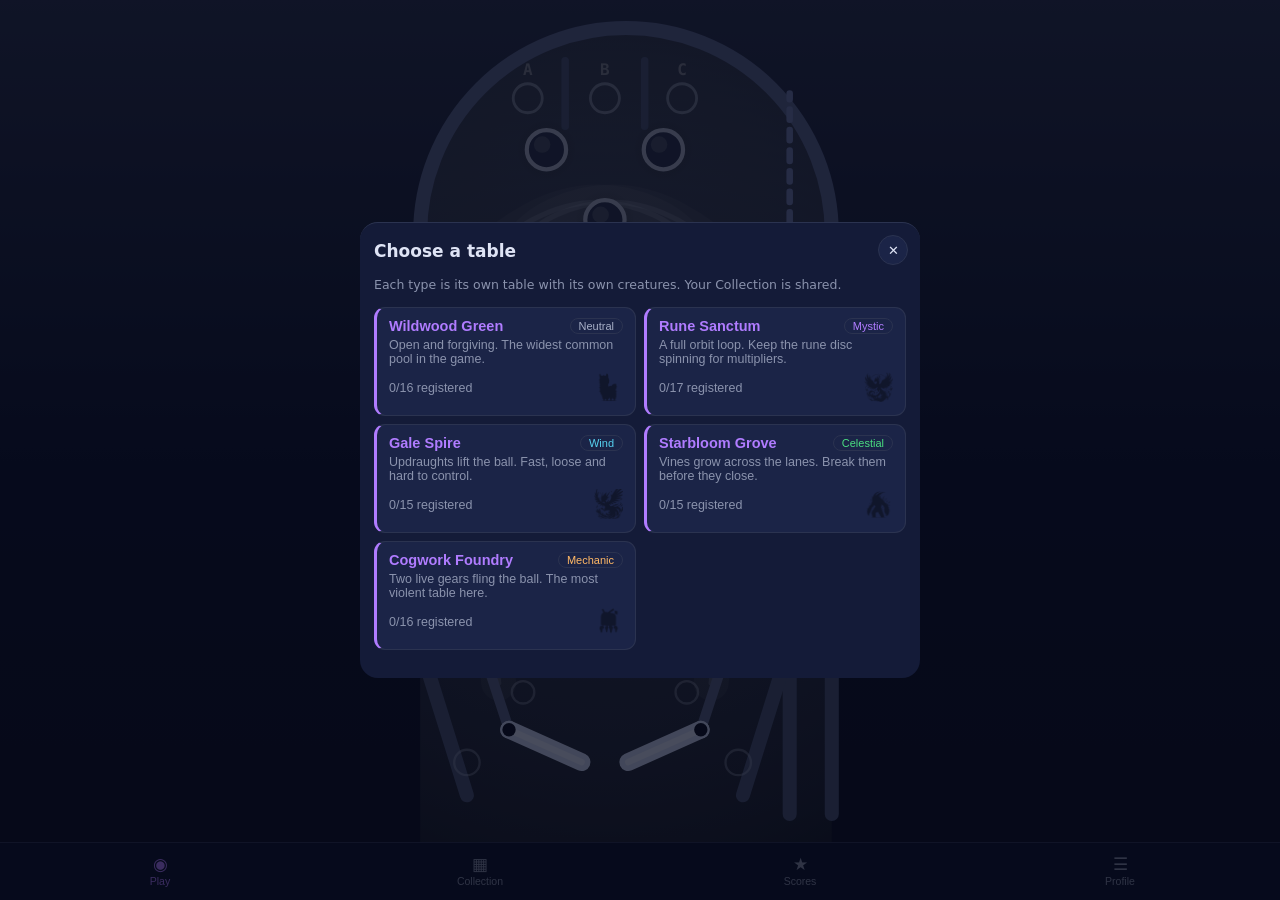
==== index.html @ 3e01bc03 "Pinball Creatures: a Pokemon-Pinball-style game for the Elemental Awakening set Five pinball tables," ====
<!DOCTYPE html>
<html lang="en">
<head>
<meta charset="utf-8" />
<!-- user-scalable=no because a pinch-zoom in the middle of a ball is never
     wanted, and viewport-fit=cover so the table reaches under the notch -->
<meta name="viewport" content="width=device-width, initial-scale=1, maximum-scale=1, user-scalable=no, viewport-fit=cover" />
<meta name="theme-color" content="#0b1024" />
<meta name="description" content="A pinball table for every element. Catch, evolve and collect the Elemental Awakening creatures." />
<title>Pinball Creatures</title>

<link rel="manifest" href="manifest.webmanifest" />
<link rel="icon" href="images/Pheonyx.png" />
<link rel="apple-touch-icon" href="images/Pheonyx.png" />
<link rel="stylesheet" href="styles.css" />
</head>
<body>

<!-- ============ BOOT ============ -->
<div id="boot" class="boot">
  <div class="boot-mark"><span>◉</span></div>
  <h1>Pinball <span>Creatures</span></h1>
  <p id="boot-msg">Starting up…</p>
  <div class="boot-bar"><i></i></div>
</div>

<!-- ============ APP ============ -->
<div id="app" class="app hidden">

  <!-- ---- SCREENS ---- -->
  <main class="screens">

    <!-- TABLE -->
    <section class="screen active" id="screen-table">
      <div id="table-wrap" class="table-wrap">
        <canvas id="table" class="table"></canvas>

        <!-- HUD, laid over the table. Pointer events off so it never eats a
             flipper tap; the few things you can press turn them back on. -->
        <div id="hud" class="hud hidden">
          <div class="hud-top">
            <div class="hud-left">
              <b id="hud-score" class="score">0</b>
              <div class="hud-row">
                <span id="hud-mode" class="mode-name">—</span>
                <span id="hud-mult" class="chip mult">×1</span>
                <span id="hud-disc" class="chip disc">Disc</span>
              </div>
            </div>
            <div class="hud-right">
              <span id="hud-ball" class="muted small">Ball 1</span>
              <span id="hud-balls" class="balls">●●●</span>
              <button id="btn-modes" class="hud-btn" type="button" title="Change table">☰</button>
              <button id="btn-help" class="hud-btn" type="button" title="How to play">?</button>
            </div>
          </div>

          <div class="hud-letters">
            <div id="hud-bank" class="letters" aria-label="CATCH targets"></div>
            <div id="hud-lanes" class="letters lanes" aria-label="Top lanes"></div>
          </div>

          <div id="hud-armed" class="armed hidden"></div>

          <div id="hud-sub" class="sub-banner hidden">
            <div class="sub-top">
              <b id="hud-sub-label">—</b>
              <span id="hud-sub-time" class="mono">0:00</span>
            </div>
            <div class="sub-bar"><i id="hud-sub-bar"></i></div>
          </div>

          <div class="hud-bottom">
            <span id="hud-kb-left" class="kb" title="Left kickback">◄</span>
            <span id="hud-save" class="chip save hidden">SAVE</span>
            <span id="hud-tilt" class="chip tilt hidden">careful…</span>
            <span id="hud-kb-right" class="kb" title="Right kickback">►</span>
          </div>
        </div>

        <!-- Optional on-screen flippers, shown when the setting asks for them -->
        <div class="flip-buttons">
          <button class="flip-btn" data-flip="left" type="button" aria-label="Left flipper"></button>
          <button class="flip-btn" data-flip="right" type="button" aria-label="Right flipper"></button>
        </div>
      </div>
    </section>

    <!-- COLLECTION -->
    <section class="screen" id="screen-collection">
      <div class="screen-head"><h2>Collection</h2></div>
      <div id="collection-body" class="screen-body"></div>
    </section>

    <!-- SCORES -->
    <section class="screen" id="screen-scores">
      <div class="screen-head"><h2>Scores</h2></div>
      <div id="scores-body" class="screen-body"></div>
    </section>

    <!-- PROFILE -->
    <section class="screen" id="screen-profile">
      <div class="screen-head"><h2>Profile</h2></div>
      <div id="profile-body" class="screen-body"></div>
    </section>

  </main>

  <!-- ---- NAV ---- -->
  <nav class="nav">
    <button class="nav-btn active" data-screen="table" type="button"><span>◉</span>Play</button>
    <button class="nav-btn" data-screen="collection" type="button"><span>▦</span>Collection</button>
    <button class="nav-btn" data-screen="scores" type="button"><span>★</span>Scores</button>
    <button class="nav-btn" data-screen="profile" type="button"><span>☰</span>Profile</button>
  </nav>
</div>

<!-- ============ SHEETS ============ -->

<div id="sheet-mode" class="sheet-wrap hidden">
  <div class="sheet-backdrop" data-close="sheet-mode"></div>
  <div class="sheet">
    <button class="sheet-close" data-close="sheet-mode" type="button">✕</button>
    <h3>Choose a table</h3>
    <p class="muted small">Each type is its own table with its own creatures. Your Collection is shared.</p>
    <div id="mode-body"></div>
  </div>
</div>

<div id="sheet-species" class="sheet-wrap hidden">
  <div class="sheet-backdrop" data-close="sheet-species"></div>
  <div class="sheet">
    <button class="sheet-close" data-close="sheet-species" type="button">✕</button>
    <div id="species-body"></div>
  </div>
</div>

<!-- No backdrop close: this one costs a shift charge, so it wants a real answer -->
<div id="sheet-shift" class="sheet-wrap hidden">
  <div class="sheet-backdrop"></div>
  <div class="sheet">
    <h3>Shift table?</h3>
    <div id="shift-body"></div>
  </div>
</div>

<div id="sheet-reveal" class="sheet-wrap hidden">
  <div class="sheet-backdrop" data-close="sheet-reveal"></div>
  <div class="sheet reveal-sheet">
    <div id="reveal-body"></div>
  </div>
</div>

<div id="sheet-gameover" class="sheet-wrap hidden">
  <div class="sheet-backdrop"></div>
  <div class="sheet">
    <h3>Game over</h3>
    <div id="gameover-body"></div>
  </div>
</div>

<div id="sheet-help" class="sheet-wrap hidden">
  <div class="sheet-backdrop" data-close="sheet-help"></div>
  <div class="sheet">
    <button class="sheet-close" data-close="sheet-help" type="button">✕</button>
    <h3>How to play</h3>
    <div id="help-body"></div>
  </div>
</div>

<div id="sheet-guide" class="sheet-wrap hidden">
  <div class="sheet-backdrop" data-close="sheet-guide"></div>
  <div class="sheet">
    <button class="sheet-close" data-close="sheet-guide" type="button">✕</button>
    <h3>Full guide</h3>
    <div id="guide-body"></div>
  </div>
</div>

<div id="toasts" class="toasts"></div>

<script type="module" src="js/main.js"></script>
</body>
</html>
---- styles.css ----
/* ============================================================
   styles.css — Pinball Creatures

   Mobile-first and phone-shaped, with one width breakpoint at the end.
   The app is a fixed shell: the page itself never scrolls, only the
   inside of a screen does, because a pinball table that slides up and
   down under your thumb is unplayable.

   Palette and type colours match Search and Go, so the two games look
   like they come from the same place.
   ============================================================ */

:root {
  --bg: #0b1024;
  --panel: #141b38;
  --panel-2: #1b2447;
  --line: #2b3350;
  --ink: #dfe4f5;
  --muted: #8b93ad;
  --accent: #b07cff;
  --good: #4ade80;
  --bad: #ff6b6b;

  /* types */
  --t-neutral: #a8b0c8;
  --t-mystic: #b07cff;
  --t-wind: #56d2f0;
  --t-celestial: #4ade80;
  --t-mechanic: #ffb865;

  /* rarity */
  --r1: #9aa3bd;
  --r2: #4ade80;
  --r3: #56b6ff;
  --r4: #c084fc;
  --r5: #ffcc4d;

  --r: 14px;
  --nav-h: 58px;
  --safe-b: env(safe-area-inset-bottom, 0px);
  --safe-t: env(safe-area-inset-top, 0px);
}

* { box-sizing: border-box; -webkit-tap-highlight-color: transparent; }

html, body {
  margin: 0;
  height: 100%;
  overflow: hidden;
  overscroll-behavior: none;
  background: var(--bg);
  color: var(--ink);
  font: 15px/1.45 system-ui, -apple-system, 'Segoe UI', Roboto, sans-serif;
}

body { user-select: none; }

.hidden { display: none !important; }
.muted { color: var(--muted); }
.small { font-size: 12.5px; }
.mono { font-variant-numeric: tabular-nums; font-family: ui-monospace, Consolas, monospace; }
.empty { color: var(--muted); text-align: center; padding: 18px; font-size: 13px; }
.hint { color: var(--muted); font-size: 12.5px; margin: 8px 0; }

/* ---------------------------------------------------------------
   Boot
   --------------------------------------------------------------- */

.boot {
  position: fixed;
  inset: 0;
  z-index: 90;
  display: flex;
  flex-direction: column;
  align-items: center;
  justify-content: center;
  gap: 12px;
  background: radial-gradient(circle at 50% 34%, #1d2450, var(--bg) 70%);
  transition: opacity .35s ease;
}
.boot.gone { opacity: 0; pointer-events: none; }
.boot-mark {
  width: 88px; height: 88px; border-radius: 50%;
  display: grid; place-items: center;
  font-size: 40px; color: var(--accent);
  background: #10173a;
  border: 2px solid var(--accent);
  box-shadow: 0 0 40px rgba(176, 124, 255, .35);
  animation: bob 2.4s ease-in-out infinite;
}
@keyframes bob { 50% { transform: translateY(-8px); } }
.boot h1 { margin: 4px 0 0; font-size: 24px; letter-spacing: .5px; }
.boot h1 span { color: var(--accent); }
.boot p { margin: 0; color: var(--muted); font-size: 13px; text-align: center; padding: 0 24px; }
.boot-bar { width: 160px; height: 4px; border-radius: 4px; background: #222c52; overflow: hidden; }
.boot-bar i { display: block; width: 40%; height: 100%; background: var(--accent); animation: slide 1.3s ease-in-out infinite; }
@keyframes slide { 0% { margin-left: -40%; } 100% { margin-left: 100%; } }
.boot.failed .boot-mark { border-color: var(--bad); color: var(--bad); animation: none; }
.boot.failed .boot-bar { display: none; }
.boot-error { color: var(--bad) !important; }

@media (prefers-reduced-motion: reduce) {
  .boot-mark, .boot-bar i { animation: none; }
}

/* ---------------------------------------------------------------
   Shell
   --------------------------------------------------------------- */

.app {
  position: fixed;
  inset: 0;
  display: flex;
  flex-direction: column;
  padding-top: var(--safe-t);
}

.screens { position: relative; flex: 1; min-height: 0; }

.screen {
  position: absolute;
  inset: 0;
  display: none;
  flex-direction: column;
  min-height: 0;
}
.screen.active { display: flex; }

.screen-head {
  flex: 0 0 auto;
  padding: 10px 14px 6px;
  border-bottom: 1px solid var(--line);
}
.screen-head h2 { margin: 0; font-size: 17px; }

/* Only the inside of a screen scrolls. */
.screen-body {
  flex: 1;
  min-height: 0;
  overflow-y: auto;
  -webkit-overflow-scrolling: touch;
  padding: 12px 12px calc(18px + var(--safe-b));
}

/* ---------------------------------------------------------------
   Nav
   --------------------------------------------------------------- */

.nav {
  flex: 0 0 auto;
  height: calc(var(--nav-h) + var(--safe-b));
  padding-bottom: var(--safe-b);
  display: grid;
  grid-template-columns: repeat(4, 1fr);
  background: #0d1330;
  border-top: 1px solid var(--line);
}
.nav-btn {
  border: 0;
  background: none;
  color: var(--muted);
  font-size: 10.5px;
  display: flex;
  flex-direction: column;
  align-items: center;
  justify-content: center;
  gap: 2px;
  padding: 0;
}
.nav-btn span { font-size: 17px; line-height: 1; }
.nav-btn.active { color: var(--accent); }

/* ---------------------------------------------------------------
   Table
   --------------------------------------------------------------- */

.table-wrap { position: relative; flex: 1; min-height: 0; touch-action: none; }
.table { display: block; width: 100%; height: 100%; }

.hud {
  position: absolute;
  inset: 0;
  pointer-events: none;
  display: flex;
  flex-direction: column;
  padding: 8px 10px calc(6px);
  gap: 6px;
  font-size: 12px;
}

.hud-top { display: flex; justify-content: space-between; align-items: flex-start; gap: 8px; }
.hud-left { display: flex; flex-direction: column; gap: 2px; min-width: 0; }
.hud-right { display: flex; align-items: center; gap: 6px; }
.hud-row { display: flex; align-items: center; gap: 5px; flex-wrap: wrap; }

.score {
  font-size: 24px;
  line-height: 1;
  font-variant-numeric: tabular-nums;
  text-shadow: 0 2px 10px rgba(0, 0, 0, .7);
}
.mode-name { font-size: 12px; font-weight: 700; }
.balls { letter-spacing: 2px; color: var(--accent); font-size: 11px; }

.chip {
  background: rgba(10, 14, 34, .72);
  border: 1px solid var(--line);
  border-radius: 999px;
  padding: 1px 7px;
  font-size: 11px;
  font-weight: 700;
}
.chip.save { background: rgba(74, 222, 128, .18); border-color: var(--good); color: var(--good); }
.chip.tilt { background: rgba(255, 107, 107, .16); border-color: var(--bad); color: var(--bad); }
.chip.tilt.tilted { animation: flash .4s steps(2) infinite; }
@keyframes flash { 50% { opacity: .3; } }

.hud-btn {
  pointer-events: auto;
  width: 30px; height: 30px;
  border-radius: 50%;
  border: 1px solid var(--line);
  background: rgba(10, 14, 34, .75);
  color: var(--ink);
  font-size: 14px;
}

.hud-letters { display: flex; gap: 10px; align-items: center; }
.letters { display: flex; gap: 3px; }
.letter {
  width: 17px; height: 17px;
  display: grid; place-items: center;
  border-radius: 4px;
  border: 1px solid var(--line);
  background: rgba(10, 14, 34, .6);
  color: var(--muted);
  font-size: 10px;
  font-weight: 800;
}
.letter.on { background: var(--accent); border-color: var(--accent); color: #0b1024; }
.letters.lanes .letter { border-radius: 50%; }

.armed {
  align-self: flex-start;
  background: rgba(176, 124, 255, .2);
  border: 1px solid var(--accent);
  color: #fff;
  border-radius: 999px;
  padding: 2px 10px;
  font-size: 11px;
  font-weight: 700;
  animation: pulse 1.4s ease-in-out infinite;
}
@keyframes pulse { 50% { opacity: .55; } }

.sub-banner {
  background: rgba(10, 14, 34, .82);
  border: 1px solid var(--line);
  border-radius: 10px;
  padding: 5px 8px;
}
.sub-banner.shielded { border-color: var(--bad); }
.sub-top { display: flex; justify-content: space-between; gap: 8px; font-size: 12px; }
.sub-bar { height: 4px; border-radius: 4px; background: #222c52; margin-top: 4px; overflow: hidden; }
.sub-bar i { display: block; height: 100%; width: 0; background: var(--good); transition: width .12s linear; }

.hud-bottom { margin-top: auto; display: flex; align-items: center; justify-content: center; gap: 8px; }
.kb { color: #33405f; font-size: 15px; }
.kb.on { color: var(--good); text-shadow: 0 0 8px rgba(74, 222, 128, .6); }

/* On-screen flippers, off unless the setting turns them on */
.flip-buttons { position: absolute; inset: auto 0 0 0; height: 24%; display: none; }
body[data-flippers='buttons'] .flip-buttons { display: flex; }
.flip-btn {
  flex: 1;
  border: 0;
  background: rgba(255, 255, 255, .035);
  border-top: 1px solid rgba(255, 255, 255, .07);
}
.flip-btn:first-child { border-right: 1px solid rgba(255, 255, 255, .07); }
.flip-btn:active { background: rgba(176, 124, 255, .16); }

/* ---------------------------------------------------------------
   Cards and controls
   --------------------------------------------------------------- */

.card {
  background: var(--panel);
  border: 1px solid var(--line);
  border-radius: var(--r);
  padding: 12px;
  margin-bottom: 10px;
}
.card h4 { margin: 0 0 8px; font-size: 14px; }

.btn {
  appearance: none;
  border: 1px solid var(--line);
  background: var(--panel-2);
  color: var(--ink);
  border-radius: 10px;
  padding: 10px 14px;
  font-size: 14px;
  font-weight: 600;
}
.btn.primary { background: var(--accent); border-color: var(--accent); color: #14092b; }
.btn.ghost { background: transparent; }
.btn.danger { background: transparent; border-color: var(--bad); color: var(--bad); }
.btn.wide { width: 100%; }
.btn:active { transform: translateY(1px); }
.btn-row { display: flex; gap: 8px; margin: 8px 0; flex-wrap: wrap; }
.btn-row .btn { flex: 1; min-width: 130px; }
.file-label { display: inline-flex; align-items: center; justify-content: center; }

.mini-btn {
  border: 1px solid var(--line);
  background: var(--panel-2);
  color: var(--ink);
  border-radius: 999px;
  padding: 4px 10px;
  font-size: 12px;
}
.mini-btn.on { background: var(--accent); border-color: var(--accent); color: #14092b; }

.sel { display: flex; align-items: center; gap: 8px; margin-bottom: 10px; font-size: 13px; }
.sel > span { color: var(--muted); }
.sel select {
  flex: 1;
  background: var(--panel-2);
  color: var(--ink);
  border: 1px solid var(--line);
  border-radius: 8px;
  padding: 8px;
  font-size: 13px;
}

.opt-toggle { display: flex; gap: 10px; align-items: flex-start; padding: 7px 0; }
.opt-toggle input { width: 20px; height: 20px; accent-color: var(--accent); flex: 0 0 auto; margin-top: 1px; }
.opt-toggle span { display: flex; flex-direction: column; }
.opt-toggle b { font-size: 13.5px; font-weight: 600; }

.tag {
  display: inline-block;
  background: var(--panel-2);
  border: 1px solid var(--line);
  border-radius: 999px;
  padding: 1px 8px;
  font-size: 11px;
}
.tag.shiny { border-color: var(--r5); color: var(--r5); }
.tag.legend { border-color: var(--r5); color: var(--r5); }
.tag.best { border-color: var(--r5); color: var(--r5); }
.tag.r-1 { color: var(--r1); } .tag.r-2 { color: var(--r2); }
.tag.r-3 { color: var(--r3); } .tag.r-4 { color: var(--r4); }
.tag.r-5 { color: var(--r5); }

.t-Neutral { color: var(--t-neutral); }
.t-Mystic { color: var(--t-mystic); }
.t-Wind { color: var(--t-wind); }
.t-Celestial { color: var(--t-celestial); }
.t-Mechanic { color: var(--t-mechanic); }

.prog { height: 5px; border-radius: 5px; background: #222c52; overflow: hidden; margin: 8px 0 12px; }
.prog i { display: block; height: 100%; transition: width .3s ease; }

/* ---------------------------------------------------------------
   Collection
   --------------------------------------------------------------- */

.type-tabs {
  display: grid;
  grid-template-columns: repeat(5, 1fr);
  gap: 4px;
  margin-bottom: 10px;
}
.type-tab {
  border: 1px solid var(--line);
  background: var(--panel);
  border-radius: 9px;
  padding: 6px 2px;
  display: flex;
  flex-direction: column;
  gap: 1px;
  font-size: 10px;
}
.type-tab b { font-size: 10.5px; }
.type-tab small { color: var(--muted); font-size: 9.5px; }
.type-tab.active { background: var(--panel-2); border-color: currentColor; }

.collection-head { display: flex; justify-content: space-between; gap: 10px; align-items: flex-start; }
.ch-title h3 { margin: 0; font-size: 15px; }
.ch-title p { margin: 2px 0 0; }
.ch-right { display: flex; flex-direction: column; align-items: flex-end; gap: 6px; flex: 0 0 auto; }
.ch-right .count { font-size: 12px; color: var(--muted); font-variant-numeric: tabular-nums; }

.boss-row {
  display: flex;
  align-items: center;
  gap: 8px;
  margin-bottom: 12px;
  padding: 8px;
  background: var(--panel);
  border: 1px solid var(--line);
  border-radius: 10px;
}
.boss-chip {
  margin-left: auto;
  display: flex;
  align-items: center;
  gap: 7px;
  border: 1px solid var(--r5);
  background: rgba(255, 204, 77, .08);
  border-radius: 999px;
  padding: 3px 10px 3px 4px;
  color: var(--ink);
  font-size: 12px;
}
.boss-chip img { width: 26px; height: 26px; object-fit: contain; filter: brightness(.35); }
.boss-chip.got img { filter: none; }
.boss-chip small { color: var(--muted); font-size: 10px; }

.grid {
  display: grid;
  grid-template-columns: repeat(auto-fill, minmax(88px, 1fr));
  gap: 7px;
}

.cell {
  position: relative;
  border: 1px solid var(--line);
  background: var(--panel);
  border-radius: 11px;
  padding: 6px 4px 5px;
  display: flex;
  flex-direction: column;
  align-items: center;
  gap: 1px;
  color: var(--ink);
  overflow: hidden;
}
.cell img { width: 100%; aspect-ratio: 1; object-fit: contain; }
.cell .nm { font-size: 10.5px; font-weight: 600; text-align: center; line-height: 1.15; }
.cell .sub { font-size: 9.5px; color: var(--muted); }
.cell .stg { position: absolute; top: 4px; right: 5px; font-size: 9px; color: var(--muted); }
.cell .rar {
  position: absolute; top: 4px; left: 5px;
  width: 14px; height: 14px;
  border-radius: 50%;
  display: grid; place-items: center;
  font-size: 9px; font-weight: 800;
  background: #0d1330;
}
.cell .rar.r-1 { color: var(--r1); box-shadow: inset 0 0 0 1px var(--r1); }
.cell .rar.r-2 { color: var(--r2); box-shadow: inset 0 0 0 1px var(--r2); }
.cell .rar.r-3 { color: var(--r3); box-shadow: inset 0 0 0 1px var(--r3); }
.cell .rar.r-4 { color: var(--r4); box-shadow: inset 0 0 0 1px var(--r4); }
.cell .rar.r-5 { color: var(--r5); box-shadow: inset 0 0 0 1px var(--r5); }

/* Not registered: a silhouette, and the name withheld. */
.cell.locked img { filter: brightness(0) opacity(.4); }
.cell.shadow img { filter: brightness(.2) opacity(.55); }
.cell.shiny { border-color: var(--r5); }
.cell.legendary { border-color: rgba(255, 204, 77, .45); }
.shiny-star { position: absolute; bottom: 22px; right: 6px; color: var(--r5); font-size: 11px; }

/* ---------------------------------------------------------------
   Species sheet
   --------------------------------------------------------------- */

.sp-hero { display: flex; gap: 12px; align-items: flex-start; }
.sp-art { width: 108px; height: 108px; object-fit: contain; flex: 0 0 auto; }
.sp-art.locked { filter: brightness(0) opacity(.4); }
.sp-meta { min-width: 0; }
.sp-meta h3 { margin: 0 0 6px; font-size: 18px; }
.sp-tags { display: flex; flex-wrap: wrap; gap: 4px; margin-bottom: 8px; }
.sp-counts { display: flex; gap: 12px; font-size: 12px; color: var(--muted); }
.sp-counts b { color: var(--ink); }

.sp-block { margin-top: 14px; }
.sp-block h4 { margin: 0 0 8px; font-size: 13px; color: var(--muted); text-transform: uppercase; letter-spacing: .5px; }

.chain { display: flex; align-items: center; gap: 4px; flex-wrap: wrap; }
.chain .arrow { color: var(--muted); }
.chain-link {
  border: 1px solid var(--line);
  background: var(--panel);
  border-radius: 10px;
  padding: 5px;
  display: flex;
  flex-direction: column;
  align-items: center;
  gap: 2px;
  color: var(--ink);
  min-width: 62px;
}
.chain-link img { width: 42px; height: 42px; object-fit: contain; }
.chain-link small { font-size: 9.5px; }
.chain-link.locked img { filter: brightness(0) opacity(.4); }
.chain-link.current { border-color: var(--accent); }

.stat-rows { display: flex; flex-direction: column; gap: 6px; }
.stat-row { display: grid; grid-template-columns: 58px 1fr 34px; gap: 8px; align-items: center; font-size: 12px; }
.stat-row .sl { color: var(--muted); }
.stat-row .sbar { height: 6px; border-radius: 6px; background: #222c52; overflow: hidden; }
.stat-row .sbar i { display: block; height: 100%; background: var(--accent); }
.stat-row b { text-align: right; font-variant-numeric: tabular-nums; }

.move-list { display: flex; flex-direction: column; gap: 5px; }
.move { display: flex; justify-content: space-between; gap: 8px; font-size: 12.5px; padding: 5px 8px; background: var(--panel-2); border-radius: 8px; }

/* ---------------------------------------------------------------
   Scores and profile
   --------------------------------------------------------------- */

.best-card { display: flex; flex-direction: column; align-items: center; gap: 2px; }
.big-score { font-size: 30px; font-variant-numeric: tabular-nums; line-height: 1.1; }

.score-card h4 { display: flex; align-items: baseline; gap: 4px; }
.score-list { list-style: none; margin: 0; padding: 0; display: flex; flex-direction: column; gap: 5px; }
.score-list li { display: grid; grid-template-columns: 20px auto 1fr; gap: 8px; align-items: baseline; font-size: 12.5px; }
.score-list .pos { color: var(--muted); font-variant-numeric: tabular-nums; }
.score-list .sc { font-variant-numeric: tabular-nums; }
.score-list .meta { text-align: right; }

.ring-card { display: flex; align-items: center; gap: 16px; }
.ring {
  --pct: 0;
  width: 82px; height: 82px;
  flex: 0 0 auto;
  border-radius: 50%;
  display: grid; place-items: center;
  background:
    conic-gradient(var(--accent) calc(var(--pct) * 1%), #222c52 0);
  position: relative;
}
.ring::after {
  content: '';
  position: absolute;
  inset: 8px;
  border-radius: 50%;
  background: var(--panel);
}
.ring-num { position: relative; font-size: 17px; font-weight: 700; }
.ring-meta { display: flex; flex-direction: column; gap: 1px; }
.ring-meta b { font-size: 17px; }

.stats-grid { display: grid; grid-template-columns: 1fr 1fr; gap: 8px 12px; }
.stats-grid > div { display: flex; justify-content: space-between; gap: 6px; font-size: 12.5px; }

.boss-grid { display: grid; grid-template-columns: repeat(5, 1fr); gap: 5px; }
.boss-cell { display: flex; flex-direction: column; align-items: center; gap: 1px; text-align: center; }
.boss-cell img { width: 100%; aspect-ratio: 1; object-fit: contain; filter: brightness(0) opacity(.35); }
.boss-cell.got img { filter: none; }
.boss-cell small { font-size: 9.5px; }
.boss-cell span { font-size: 9px; }

/* ---------------------------------------------------------------
   Sheets
   --------------------------------------------------------------- */

.sheet-wrap { position: fixed; inset: 0; z-index: 60; display: flex; align-items: flex-end; }
.sheet-backdrop { position: absolute; inset: 0; background: rgba(4, 7, 20, .68); }
.sheet {
  position: relative;
  width: 100%;
  max-height: 88vh;
  overflow-y: auto;
  -webkit-overflow-scrolling: touch;
  background: var(--panel);
  border-top: 1px solid var(--line);
  border-radius: 18px 18px 0 0;
  padding: 16px 14px calc(18px + var(--safe-b));
  animation: rise .22s ease;
}
@keyframes rise { from { transform: translateY(14px); opacity: .6; } }
@media (prefers-reduced-motion: reduce) { .sheet { animation: none; } }

.sheet h3 { margin: 0 0 6px; font-size: 17px; padding-right: 34px; }
.sheet-close {
  position: absolute; top: 12px; right: 12px;
  width: 30px; height: 30px;
  border-radius: 50%;
  border: 1px solid var(--line);
  background: var(--panel-2);
  color: var(--ink);
  font-size: 13px;
}

.modal-wrap { position: fixed; inset: 0; z-index: 70; display: grid; place-items: center; padding: 20px; }
.modal-backdrop { position: absolute; inset: 0; background: rgba(4, 7, 20, .72); }
.modal {
  position: relative;
  width: 100%; max-width: 360px;
  background: var(--panel);
  border: 1px solid var(--line);
  border-radius: var(--r);
  padding: 16px;
}
.modal h3 { margin: 0 0 6px; font-size: 16px; }

/* ---------------------------------------------------------------
   Mode picker and shift
   --------------------------------------------------------------- */

.mode-grid, .shift-grid { display: flex; flex-direction: column; gap: 8px; margin: 10px 0; }
.mode-card {
  --mode: var(--accent);
  text-align: left;
  border: 1px solid var(--line);
  border-left: 3px solid var(--mode);
  background: var(--panel-2);
  border-radius: 11px;
  padding: 10px 12px;
  color: var(--ink);
}
.mode-card .mc-top { display: flex; justify-content: space-between; align-items: center; gap: 8px; }
.mode-card .mc-top b { color: var(--mode); font-size: 14.5px; }
.mode-card p { margin: 4px 0 6px; }
.mode-card .mc-foot { display: flex; align-items: center; gap: 10px; }
.mc-boss { margin-left: auto; }
.mc-boss img { width: 30px; height: 30px; object-fit: contain; filter: brightness(0) opacity(.4); }
.mc-boss.got img { filter: none; }

.shift-grid { display: grid; grid-template-columns: 1fr 1fr; }
.shift-card {
  --mode: var(--accent);
  border: 1px solid var(--mode);
  background: var(--panel-2);
  border-radius: 11px;
  padding: 10px;
  color: var(--ink);
  display: flex;
  flex-direction: column;
  gap: 2px;
}
.shift-card b { color: var(--mode); font-size: 13px; }

/* ---------------------------------------------------------------
   Reveal
   --------------------------------------------------------------- */

.reveal-sheet { background: linear-gradient(180deg, #1c2450, var(--panel)); }
.reveal-card { display: flex; flex-direction: column; align-items: center; gap: 6px; text-align: center; position: relative; }
.reveal-card h3 { margin: 0; padding: 0; font-size: 21px; }
.reveal-kind { color: var(--muted); font-size: 12px; text-transform: uppercase; letter-spacing: 1.5px; }
.reveal-art {
  width: 62vw; max-width: 240px;
  aspect-ratio: 1;
  object-fit: contain;
  filter: drop-shadow(0 6px 22px rgba(0, 0, 0, .55));
  animation: pop .4s cubic-bezier(.2, 1.5, .4, 1);
}
@keyframes pop { from { transform: scale(.5); opacity: 0; } }
@media (prefers-reduced-motion: reduce) { .reveal-art { animation: none; } }
.reveal-card.shiny .reveal-art { filter: drop-shadow(0 0 26px rgba(255, 204, 77, .6)); }
.reveal-card.legend { --accent: var(--r5); }
.reveal-tags { display: flex; flex-wrap: wrap; gap: 4px; justify-content: center; }
.reveal-card .btn { margin-top: 10px; }
.new-banner {
  background: var(--good);
  color: #06210f;
  border-radius: 999px;
  padding: 2px 12px;
  font-size: 11px;
  font-weight: 800;
  letter-spacing: 1px;
}

/* ---------------------------------------------------------------
   Game over
   --------------------------------------------------------------- */

.go-head { display: flex; flex-direction: column; align-items: center; gap: 3px; margin-bottom: 12px; }
.go-stats { display: grid; grid-template-columns: repeat(5, 1fr); gap: 4px; margin-bottom: 12px; }
.go-stats > div { display: flex; flex-direction: column; align-items: center; background: var(--panel-2); border-radius: 9px; padding: 7px 2px; }
.go-stats b { font-size: 15px; }
.go-stats span { font-size: 9.5px; }

.go-caught h4 { margin: 0 0 6px; font-size: 13px; color: var(--muted); }
.caught-strip { display: flex; gap: 6px; overflow-x: auto; padding-bottom: 4px; }
.caught-chip {
  flex: 0 0 auto;
  width: 68px;
  border: 1px solid var(--line);
  background: var(--panel-2);
  border-radius: 10px;
  padding: 5px 3px;
  color: var(--ink);
  display: flex;
  flex-direction: column;
  align-items: center;
  gap: 2px;
}
.caught-chip img { width: 46px; height: 46px; object-fit: contain; }
.caught-chip small { font-size: 9px; text-align: center; line-height: 1.1; }
.caught-chip.shiny { border-color: var(--r5); }

/* ---------------------------------------------------------------
   Help
   --------------------------------------------------------------- */

.rules { display: flex; flex-direction: column; gap: 10px; }
.rule { display: flex; flex-direction: column; gap: 1px; }
.rule b { font-size: 13.5px; }

/* ---- full guide ---- */

.g-p { color: var(--muted); font-size: 12.5px; margin: 0 0 10px; }

.g-section {
  border: 1px solid var(--line);
  background: var(--panel-2);
  border-radius: 10px;
  margin-bottom: 7px;
  overflow: hidden;
}
.g-section > summary {
  padding: 10px 12px;
  cursor: pointer;
  font-size: 13.5px;
  list-style: none;
  display: flex;
  align-items: center;
  gap: 8px;
}
.g-section > summary::-webkit-details-marker { display: none; }
.g-section > summary::before {
  content: '+';
  color: var(--accent);
  font-weight: 800;
  width: 12px;
}
.g-section[open] > summary::before { content: '\2013'; }
.g-section[open] > summary { border-bottom: 1px solid var(--line); }
.g-body { padding: 10px 12px 12px; }
.g-body .g-p:last-child { margin-bottom: 0; }

.g-defs { margin: 0; }
.g-defs dt {
  font-size: 12.5px;
  font-weight: 700;
  margin-top: 9px;
  color: var(--ink);
}
.g-defs dt:first-child { margin-top: 0; }
.g-defs dd {
  margin: 2px 0 0;
  font-size: 12.5px;
  color: var(--muted);
  line-height: 1.45;
}

.g-table {
  width: 100%;
  border-collapse: collapse;
  font-size: 12px;
  margin: 4px 0 10px;
}
.g-table th, .g-table td {
  text-align: left;
  padding: 5px 6px;
  border-bottom: 1px solid var(--line);
}
.g-table th { color: var(--muted); font-weight: 600; font-size: 11px; }
.g-table td { font-variant-numeric: tabular-nums; }
.g-table tr:last-child td { border-bottom: 0; }
.g-table td:first-child { font-variant-numeric: normal; }

/* ---------------------------------------------------------------
   Toasts
   --------------------------------------------------------------- */

.toasts {
  position: fixed;
  left: 0; right: 0;
  bottom: calc(var(--nav-h) + var(--safe-b) + 10px);
  z-index: 80;
  display: flex;
  flex-direction: column;
  align-items: center;
  gap: 6px;
  pointer-events: none;
  padding: 0 16px;
}
.toast {
  max-width: 100%;
  background: #182047;
  border: 1px solid var(--line);
  color: var(--ink);
  border-radius: 999px;
  padding: 7px 14px;
  font-size: 12.5px;
  opacity: 0;
  transform: translateY(8px);
  transition: opacity .2s ease, transform .2s ease;
  box-shadow: 0 6px 20px rgba(0, 0, 0, .45);
}
.toast.in { opacity: 1; transform: none; }
.toast.good { border-color: var(--good); }
.toast.bad { border-color: var(--bad); }

/* ---------------------------------------------------------------
   Wider screens
   --------------------------------------------------------------- */

@media (min-width: 620px) {
  .screen-body { padding: 16px 20px calc(24px + var(--safe-b)); max-width: 720px; margin: 0 auto; width: 100%; }
  .grid { grid-template-columns: repeat(auto-fill, minmax(104px, 1fr)); }
  .sheet { max-width: 560px; margin: 0 auto; border-radius: 18px; }
  .sheet-wrap { align-items: center; padding: 20px; }
  .stats-grid { grid-template-columns: repeat(3, 1fr); }
  .mode-grid { display: grid; grid-template-columns: 1fr 1fr; }
  .hud { font-size: 13px; }
  .score { font-size: 28px; }
}
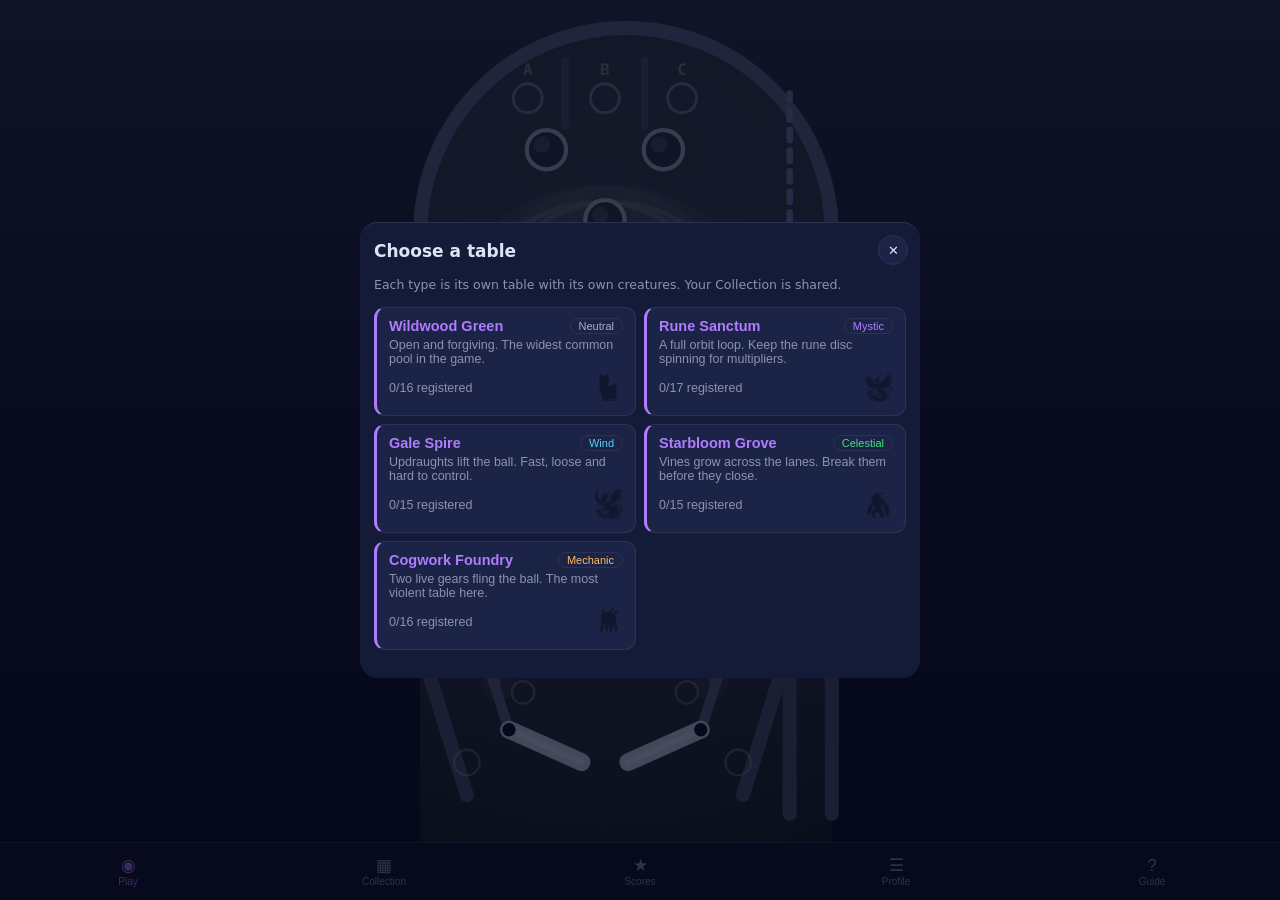
==== commit 43be15aa: "Move the guide to the bottom nav, fix Evolution Mode and modal pausing The HUD ? and menu buttons co" ====
--- a/index.html
+++ b/index.html
@@ -47,11 +47,13 @@
                 <span id="hud-disc" class="chip disc">Disc</span>
               </div>
             </div>
+            <!-- Change table is the only button left over the playfield. The
+                 guide moved to the bottom bar: a small target at the top of a
+                 pinball table competes with the flippers for every tap. -->
             <div class="hud-right">
               <span id="hud-ball" class="muted small">Ball 1</span>
               <span id="hud-balls" class="balls">●●●</span>
               <button id="btn-modes" class="hud-btn" type="button" title="Change table">☰</button>
-              <button id="btn-help" class="hud-btn" type="button" title="How to play">?</button>
             </div>
           </div>
 
@@ -104,6 +106,12 @@
       <div id="profile-body" class="screen-body"></div>
     </section>
 
+    <!-- GUIDE -->
+    <section class="screen" id="screen-guide">
+      <div class="screen-head"><h2>How to play</h2></div>
+      <div id="guide-body" class="screen-body"></div>
+    </section>
+
   </main>
 
   <!-- ---- NAV ---- -->
@@ -112,6 +120,7 @@
     <button class="nav-btn" data-screen="collection" type="button"><span>▦</span>Collection</button>
     <button class="nav-btn" data-screen="scores" type="button"><span>★</span>Scores</button>
     <button class="nav-btn" data-screen="profile" type="button"><span>☰</span>Profile</button>
+    <button class="nav-btn" data-screen="guide" type="button"><span>?</span>Guide</button>
   </nav>
 </div>
 
@@ -159,23 +168,9 @@
   </div>
 </div>
 
-<div id="sheet-help" class="sheet-wrap hidden">
-  <div class="sheet-backdrop" data-close="sheet-help"></div>
-  <div class="sheet">
-    <button class="sheet-close" data-close="sheet-help" type="button">✕</button>
-    <h3>How to play</h3>
-    <div id="help-body"></div>
-  </div>
-</div>
-
-<div id="sheet-guide" class="sheet-wrap hidden">
-  <div class="sheet-backdrop" data-close="sheet-guide"></div>
-  <div class="sheet">
-    <button class="sheet-close" data-close="sheet-guide" type="button">✕</button>
-    <h3>Full guide</h3>
-    <div id="guide-body"></div>
-  </div>
-</div>
+<!-- The guide is a screen in the bottom bar, not a sheet. It is long enough to
+     want a scrolling screen, and a sheet raised from over the playfield was
+     unreachable on a touchscreen. -->
 
 <div id="toasts" class="toasts"></div>
 
--- a/styles.css
+++ b/styles.css
@@ -151,7 +151,7 @@
   height: calc(var(--nav-h) + var(--safe-b));
   padding-bottom: var(--safe-b);
   display: grid;
-  grid-template-columns: repeat(4, 1fr);
+  grid-template-columns: repeat(5, 1fr);
   background: #0d1330;
   border-top: 1px solid var(--line);
 }
@@ -159,7 +159,7 @@
   border: 0;
   background: none;
   color: var(--muted);
-  font-size: 10.5px;
+  font-size: 10px;
   display: flex;
   flex-direction: column;
   align-items: center;
@@ -239,6 +239,11 @@
 }
 .letter.on { background: var(--accent); border-color: var(--accent); color: #0b1024; }
 .letters.lanes .letter { border-radius: 50%; }
+
+/* Shard mode: the bank means something else during Evolution Mode, so it is
+   coloured to match the shard targets on the table rather than the CATCH bank. */
+.letters.shards .letter { border-color: var(--r5); color: var(--r5); }
+.letters.shards .letter.on { background: var(--r5); border-color: var(--r5); color: #241c00; }
 
 .armed {
   align-self: flex-start;
@@ -706,6 +711,7 @@
 /* ---- full guide ---- */
 
 .g-p { color: var(--muted); font-size: 12.5px; margin: 0 0 10px; }
+.g-heading { margin: 16px 0 6px; font-size: 14px; }
 
 .g-section {
   border: 1px solid var(--line);
